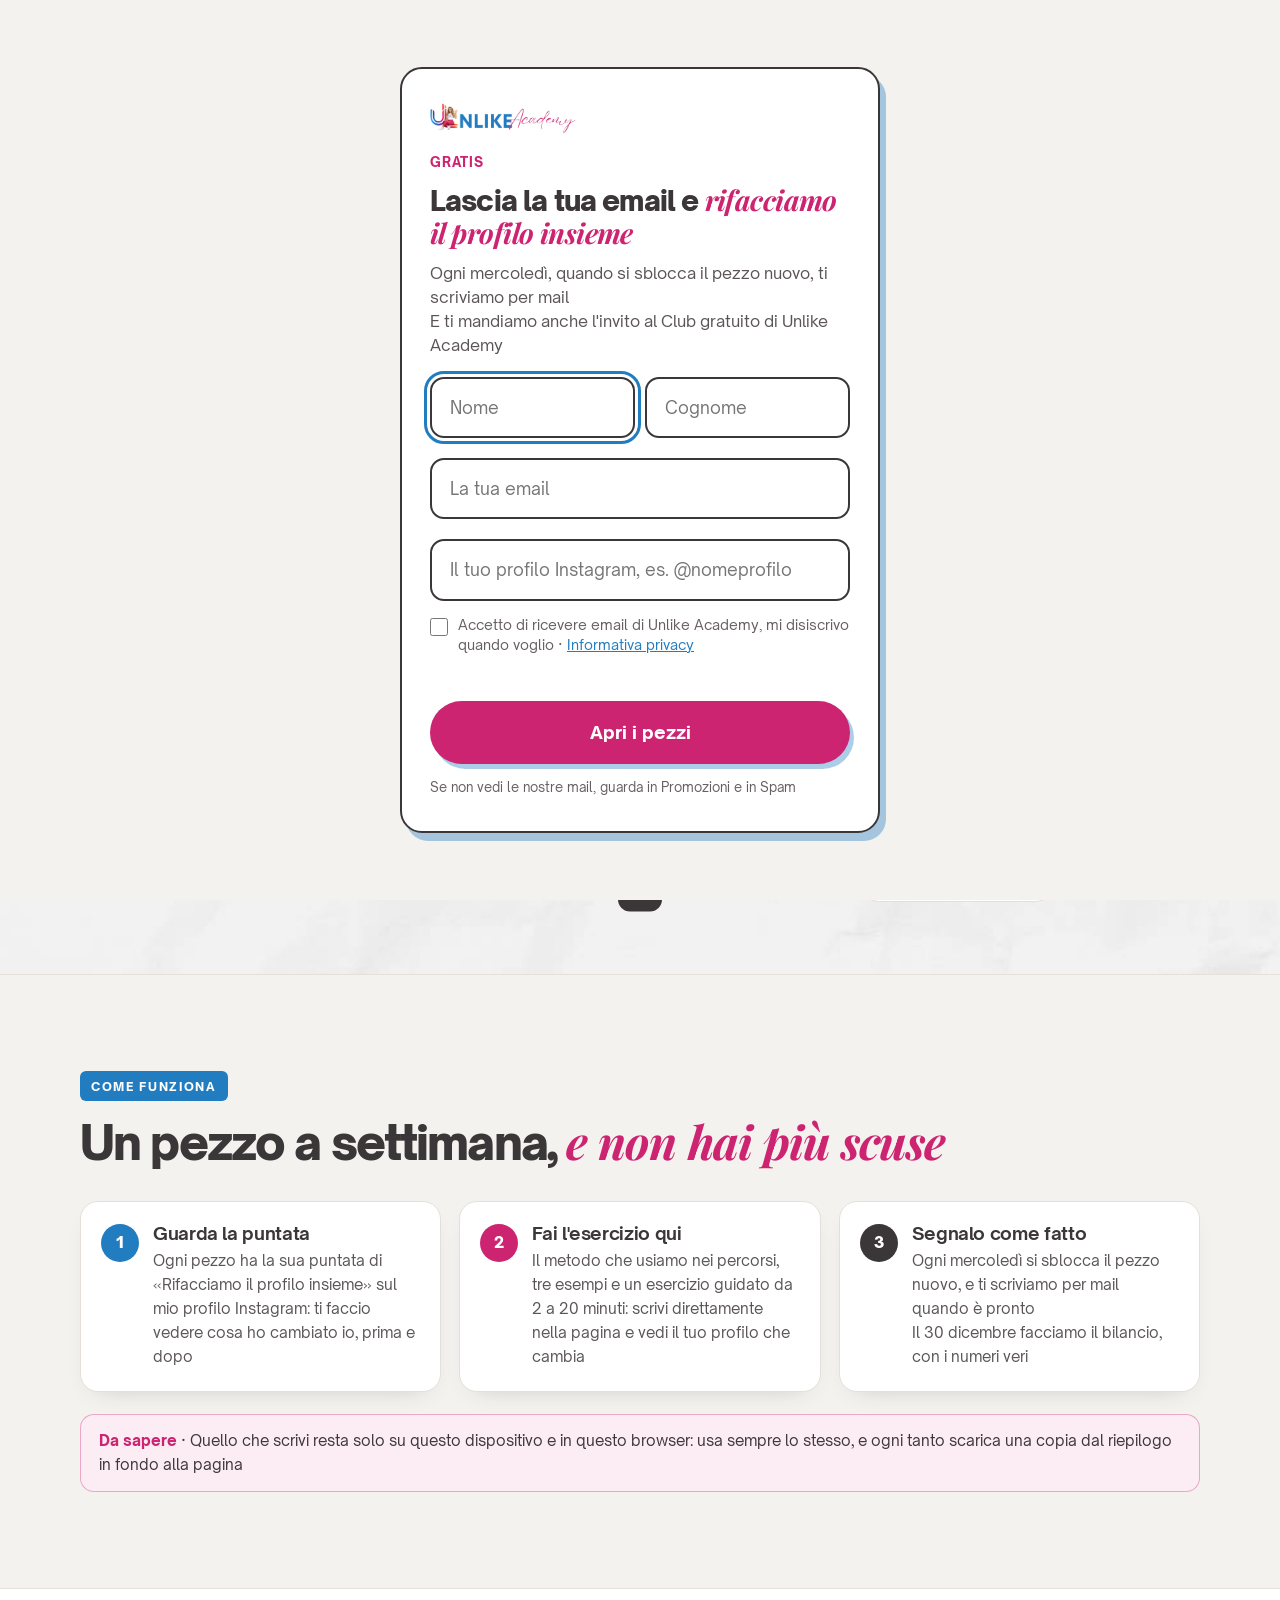
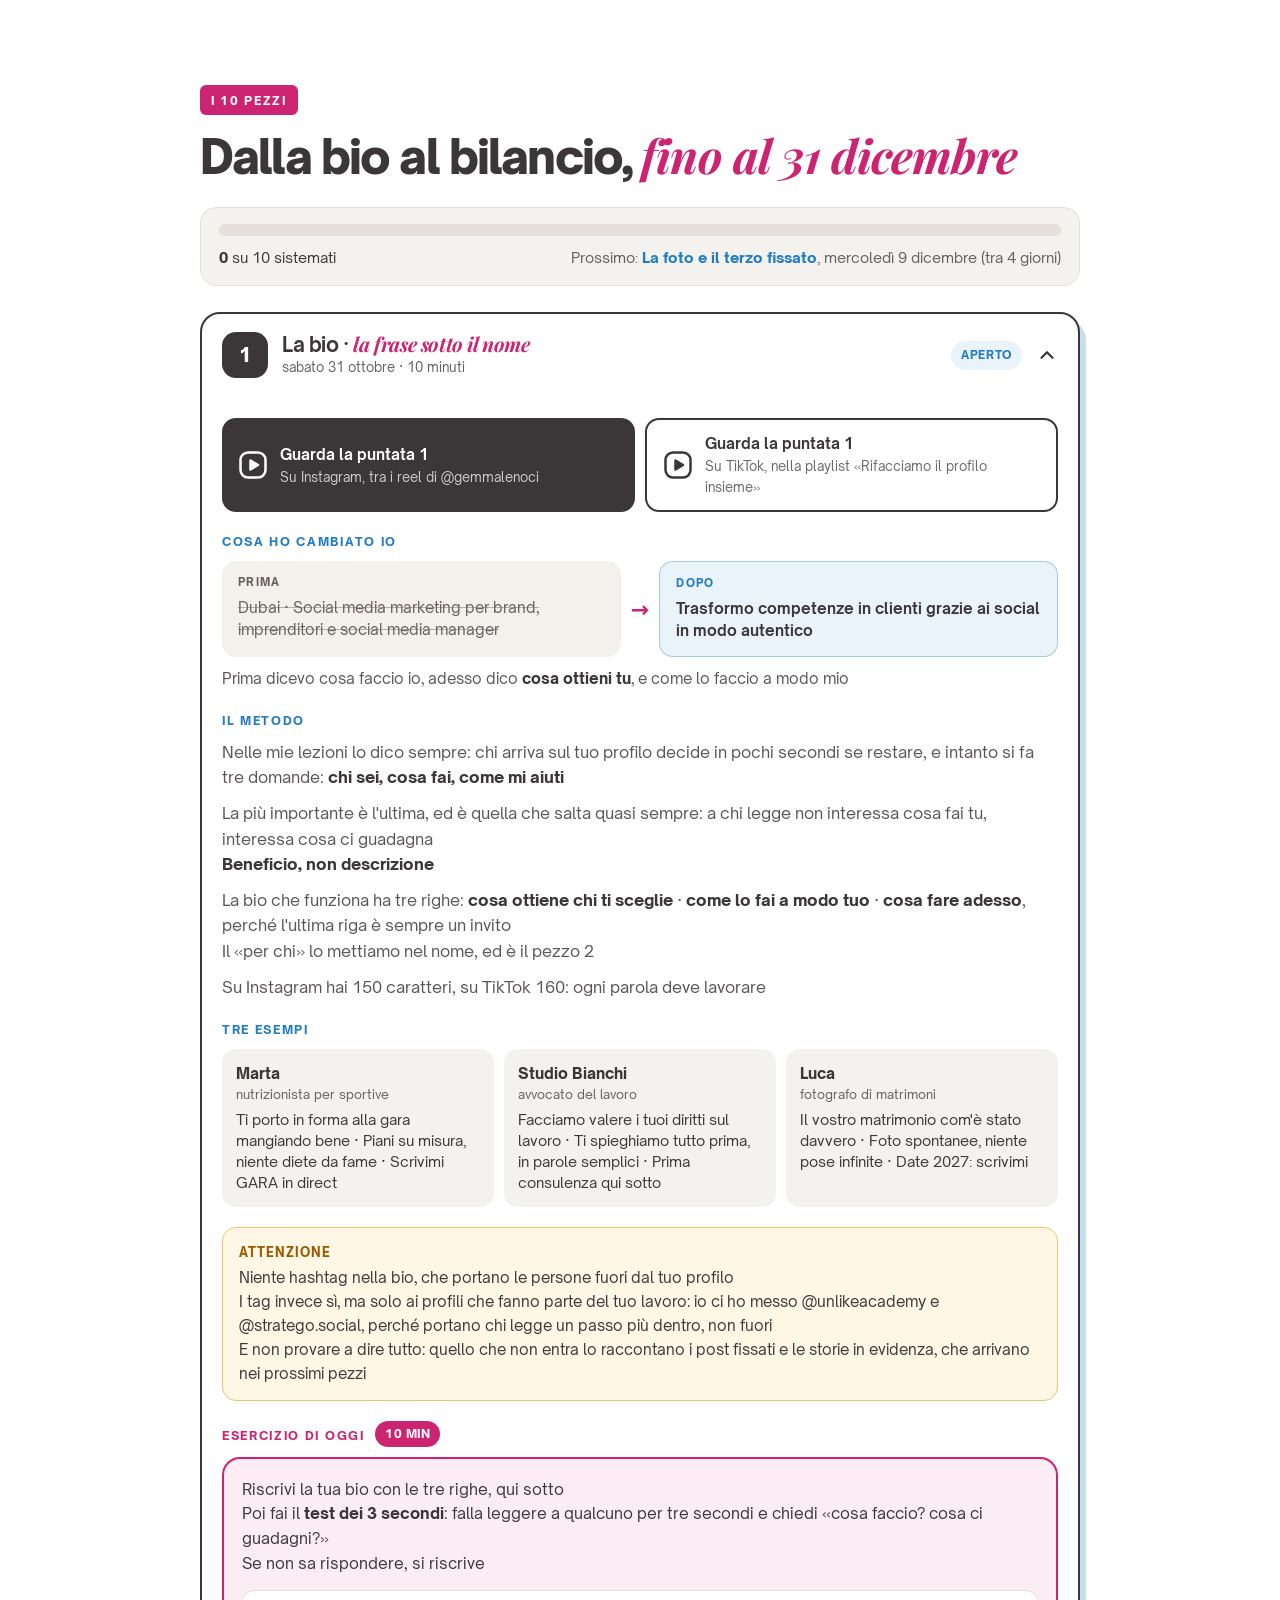
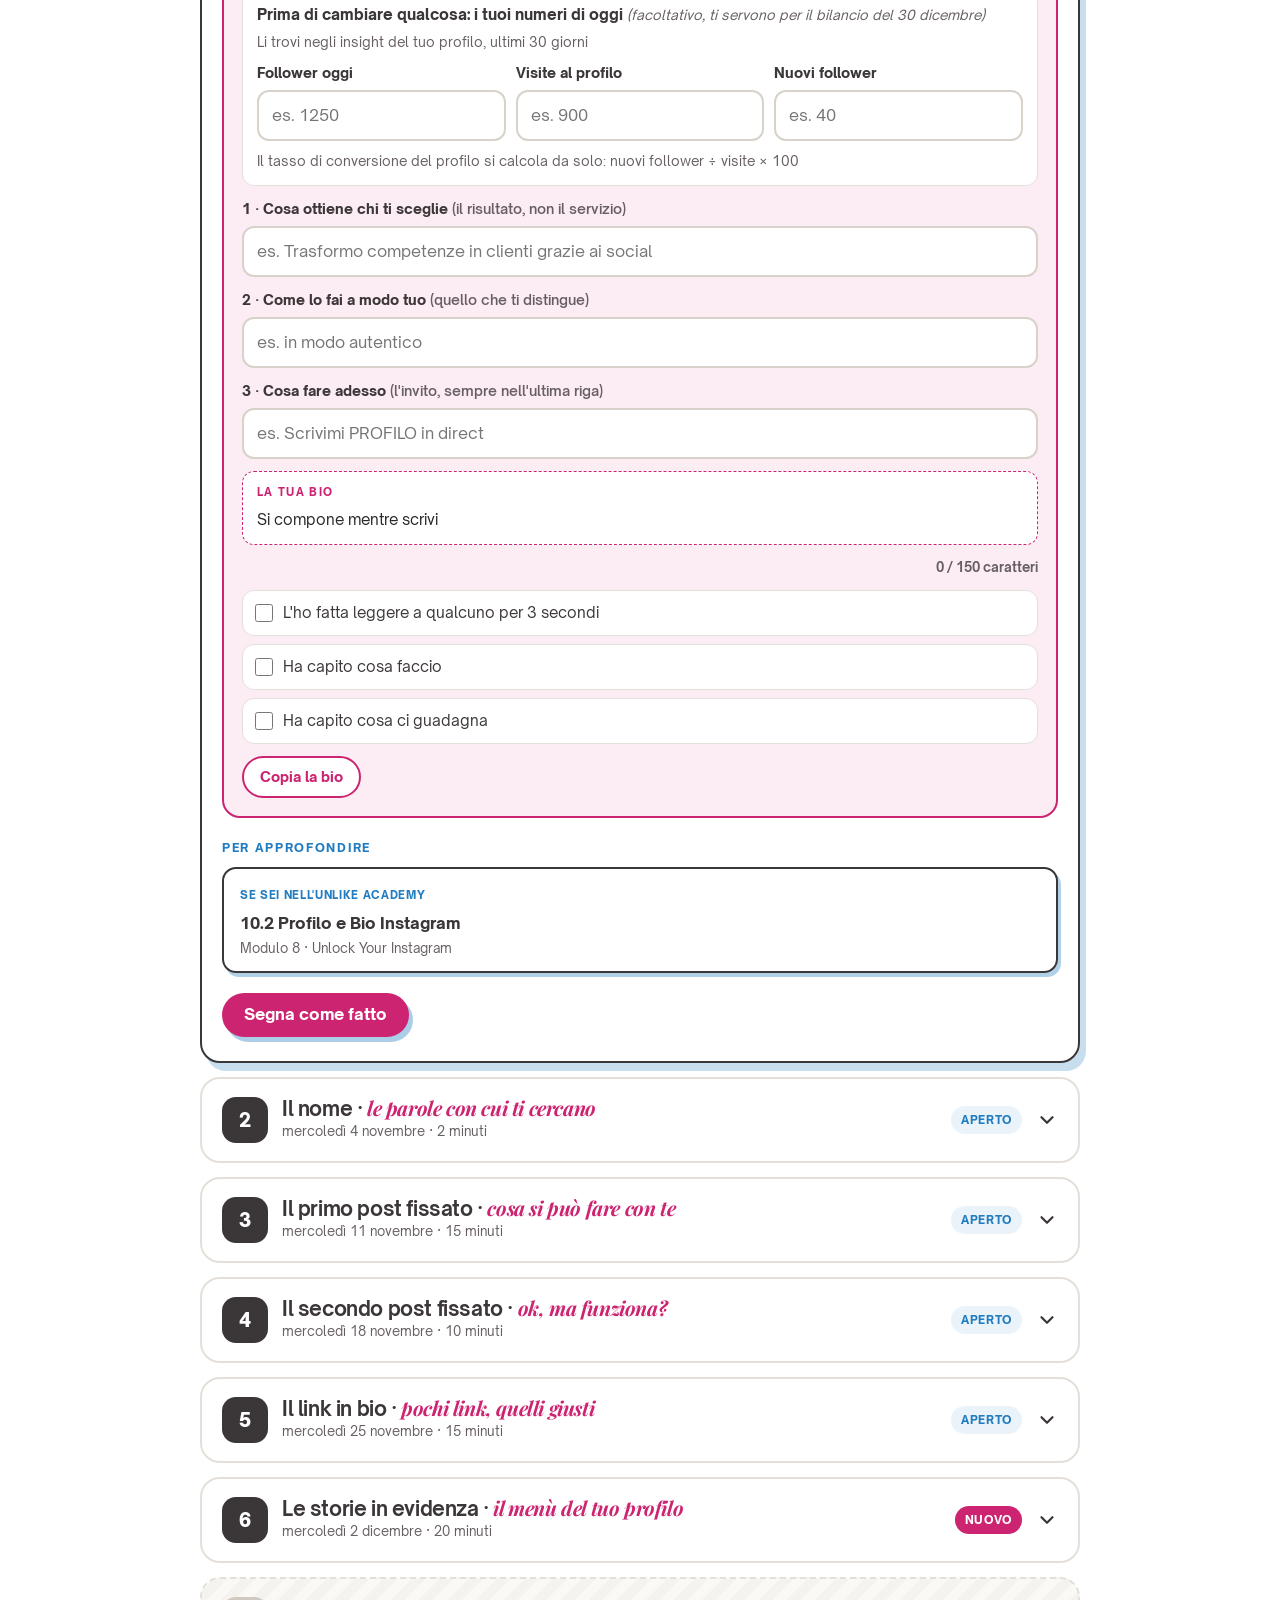
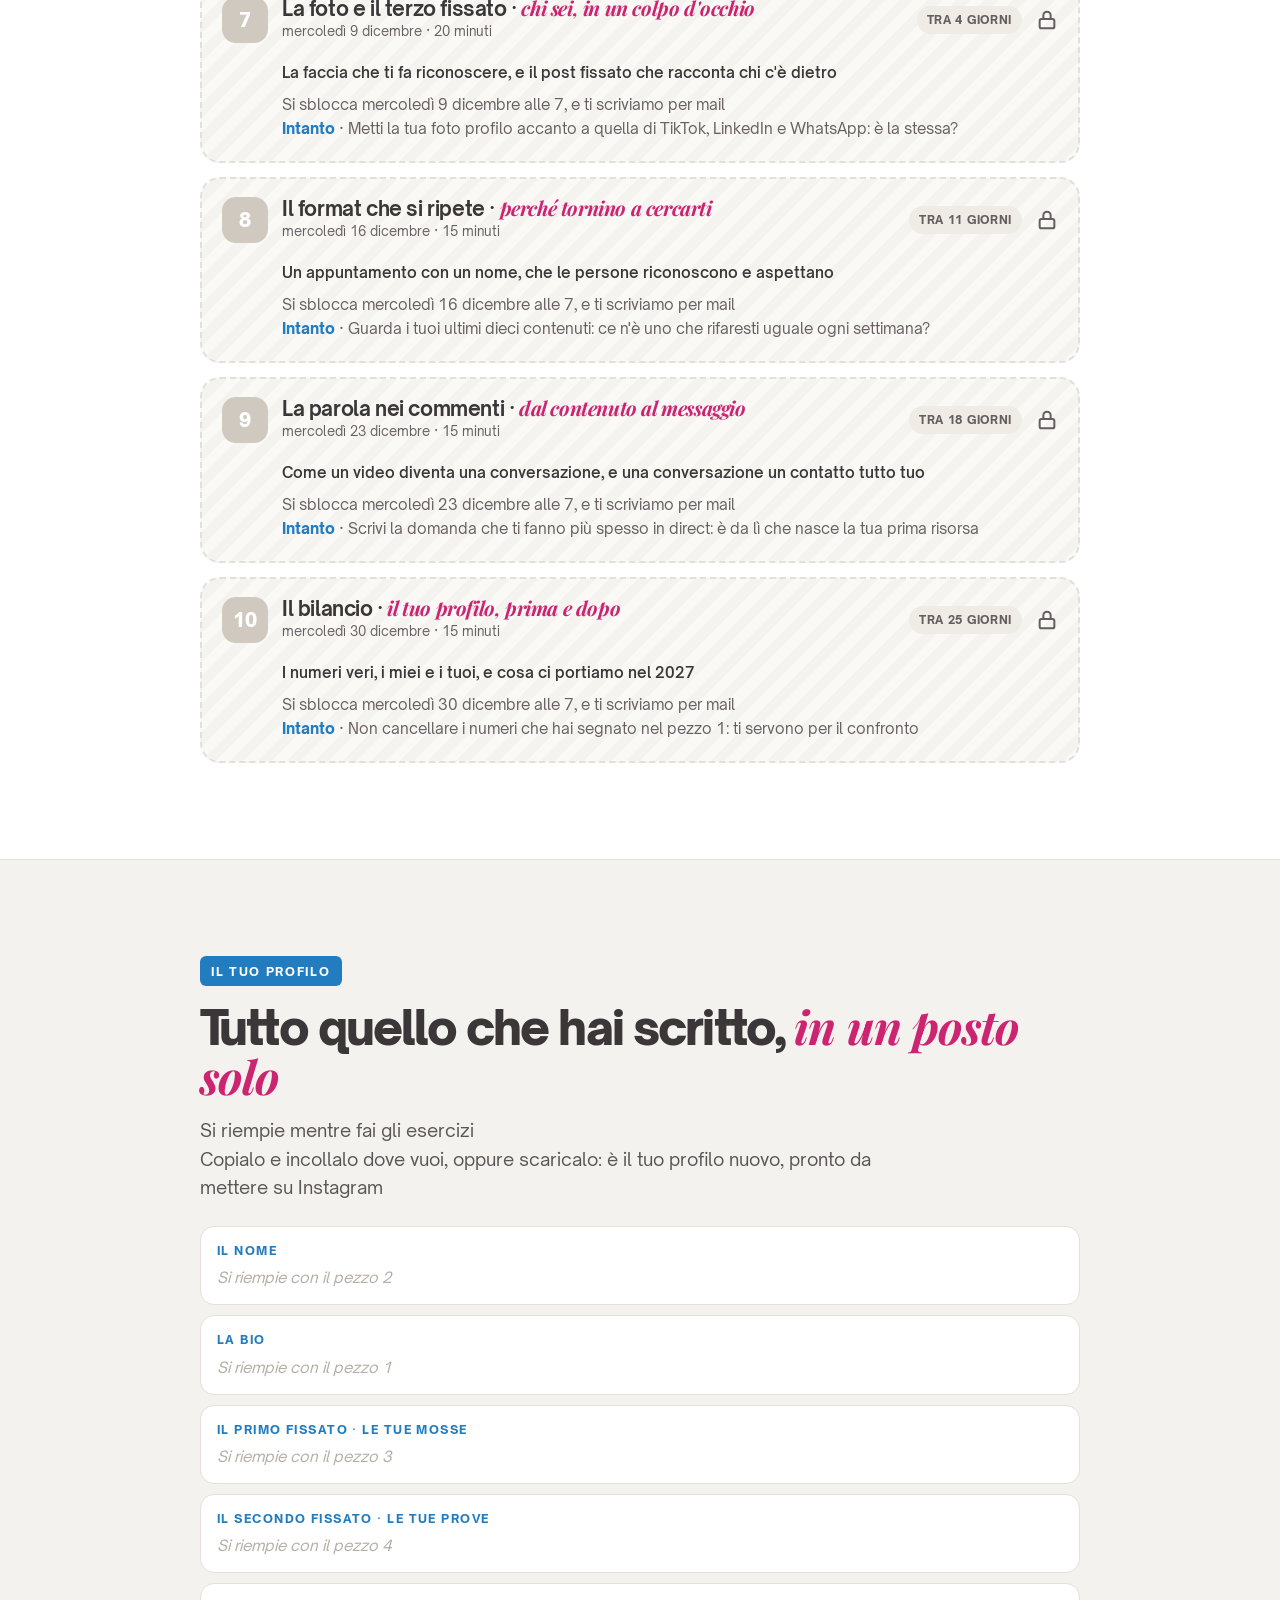
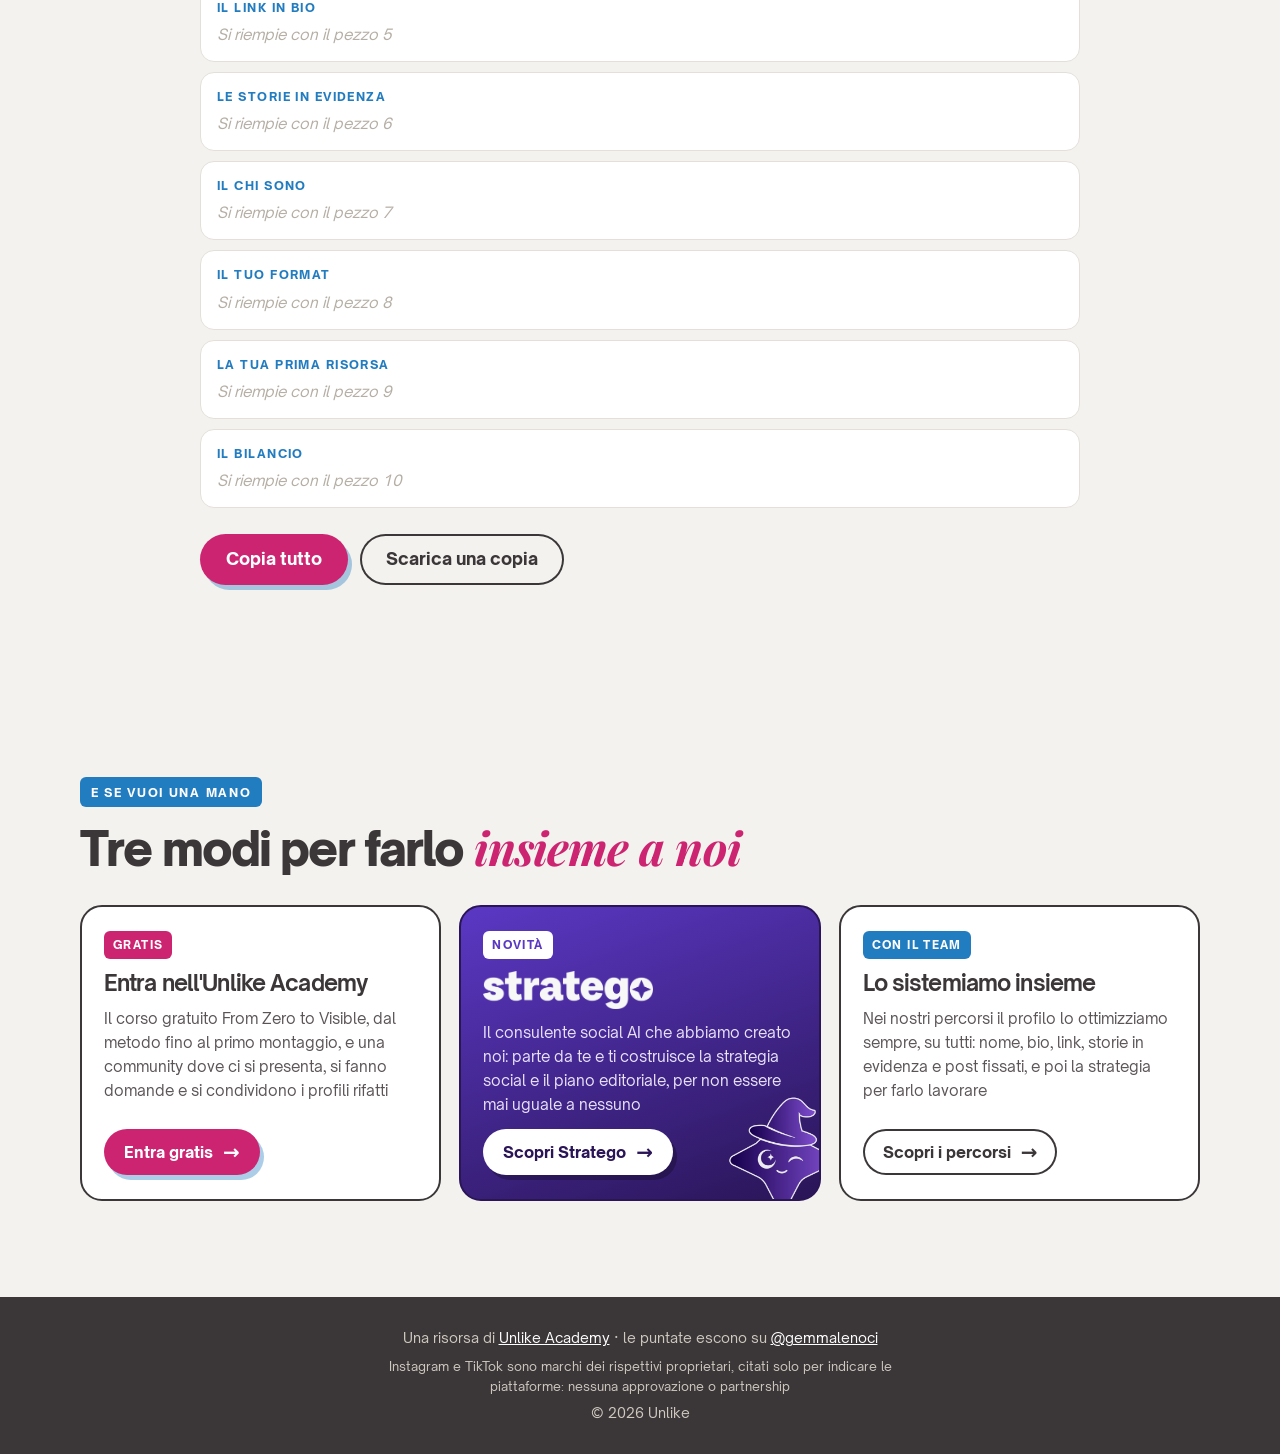
==== index.html @ 2c775ea7 "Risorsa PROFILO: Rifacciamo il profilo insieme, entro la fine del 2026 Co-Authored-By: Claude Opus 5" ====
<!doctype html>
<html lang="it">
<head>
<meta charset="utf-8">
<meta name="viewport" content="width=device-width, initial-scale=1">
<title>Rifacciamo il profilo insieme · Unlike Academy</title>
<meta name="description" content="Dieci pezzi, uno a settimana, entro la fine del 2026: bio, nome, post fissati, link in bio, storie in evidenza e il resto, con le puntate di Gemma Lenoci e un esercizio guidato per ognuno. Gratis">
<link rel="canonical" href="https://profilo.unlikeacademy.it/">
<meta property="og:title" content="Rifacciamo il profilo insieme, entro la fine del 2026">
<meta property="og:description" content="Dieci pezzi, uno a settimana: io rifaccio il mio, tu rifai il tuo: ogni mercoledì si sblocca il pezzo nuovo">
<meta property="og:type" content="website">
<meta property="og:url" content="https://profilo.unlikeacademy.it/">
<meta property="og:image" content="https://profilo.unlikeacademy.it/assets/img/og-profilo.jpg">
<meta property="og:locale" content="it_IT">
<meta name="twitter:card" content="summary_large_image">
<link rel="icon" href="assets/logo/favicon.png">
<link rel="apple-touch-icon" href="assets/logo/apple-touch-icon.png">
<link rel="preload" href="assets/fonts/open-sauce-sans-900.woff2" as="font" type="font/woff2" crossorigin>
<link rel="stylesheet" href="assets/profilo.css?v=2">
</head>
<body>
<a class="strip" href="#porte"><b>Novità</b> · Stratego è uscito · <u>Scoprilo</u></a>

<header class="wrap hd">
  <img src="assets/logo/logo.webp" alt="Unlike Academy" width="768" height="158">
  <div class="dx"><a class="acc" href="#pezzi"><span>Hai fretta?</span> <b>Vai ai pezzi</b></a><a class="login" href="https://club.unlikeacademy.it/sign_in" target="_blank" rel="noopener">Login</a></div>
</header>

<main>
<section class="hero">
  <div class="wrap due">
    <div class="testo">
      <span class="eyebrow">Gratis</span>
      <h1>Rifacciamo il <mark>profilo</mark> insieme <em>entro la fine del 2026</em></h1>
      <p class="sub">Ho 179.000 follower e i miei post fissati erano ancora del 2024<br>Quindi lo rifaccio da capo, un pezzo a settimana, con lo stesso metodo che usiamo con le clienti<br><b>Io rifaccio il mio, tu rifai il tuo</b>: ogni mercoledì si sblocca il pezzo nuovo, con la puntata, il metodo e un esercizio guidato</p>
      <div class="meta"><span><i>10</i> pezzi</span><span><i>1</i> a settimana</span><span><i>10-20</i> minuti l'uno</span><span>fino al <i>31</i> dicembre</span></div>
      <div class="btns">
        <a class="btn" href="#pezzo-1" data-vai-attuale>Comincia dal pezzo 1 <span class="ar">&rarr;</span></a>
        <a class="btn btn-linea" href="#come">Come funziona <span class="ar">&darr;</span></a>
      </div>
      <p class="saluto" id="saluto" hidden></p>
    </div>
    <div class="visual">
      <span class="nota-mano">il tuo profilo, mentre prende forma</span>
      <div class="telefono" id="telefono" aria-label="Anteprima del tuo profilo">
        <div class="tel-top"><span class="tel-user" data-ig>iltuoprofilo</span><span class="tel-ico" aria-hidden="true">&#8801;</span></div>
        <div class="tel-head">
          <div class="tel-avatar" data-slot="7"><span class="iniz" data-iniziale>?</span><i class="num">7</i></div>
          <div class="tel-stats"><div><b>—</b><small>post</small></div><div><b data-follower>—</b><small>follower</small></div><div><b>—</b><small>seguiti</small></div></div>
        </div>
        <div class="tel-nome slot" data-slot="2"><span class="vuoto">il tuo nome con le parole chiave</span><i class="num">2</i></div>
        <div class="tel-bio slot" data-slot="1"><span class="vuoto">la tua bio, con le tre righe</span><i class="num">1</i></div>
        <div class="tel-link slot" data-slot="5"><span class="vuoto">il tuo link</span><i class="num">5</i></div>
        <div class="tel-evid slot" data-slot="6"><i class="num">6</i></div>
        <div class="tel-griglia">
          <div class="tile fiss slot" data-slot="3"><i class="num">3</i></div>
          <div class="tile fiss slot" data-slot="4"><i class="num">4</i></div>
          <div class="tile fiss slot" data-slot="7b"><i class="num">7</i></div>
          <div class="tile slot" data-slot="8"><i class="num">8</i></div>
          <div class="tile slot" data-slot="9"><i class="num">9</i></div>
          <div class="tile slot" data-slot="10"><i class="num">10</i></div>
        </div>
      </div>
      <div class="tel-conta"><b data-fatti>0</b> pezzi su 10 sistemati</div>
    </div>
  </div>
</section>

<section class="sec" id="come">
  <div class="wrap">
    <span class="eyebrow">Come funziona</span>
    <h2 class="sh">Un pezzo a settimana, <em>e non hai più scuse</em></h2>
    <ol class="passi">
      <li><span class="pn">1</span><div><h3>Guarda la puntata</h3><p>Ogni pezzo ha la sua puntata di «Rifacciamo il profilo insieme» sul mio profilo Instagram: ti faccio vedere cosa ho cambiato io, prima e dopo</p></div></li>
      <li><span class="pn">2</span><div><h3>Fai l'esercizio qui</h3><p>Il metodo che usiamo nei percorsi, tre esempi e un esercizio guidato da 2 a 20 minuti: scrivi direttamente nella pagina e vedi il tuo profilo che cambia</p></div></li>
      <li><span class="pn">3</span><div><h3>Segnalo come fatto</h3><p>Ogni mercoledì si sblocca il pezzo nuovo, e ti scriviamo per mail quando è pronto<br>Il 30 dicembre facciamo il bilancio, con i numeri veri</p></div></li>
    </ol>
    <div class="avviso"><b>Da sapere</b> · Quello che scrivi resta solo su questo dispositivo e in questo browser: usa sempre lo stesso, e ogni tanto scarica una copia dal riepilogo in fondo alla pagina</div>
  </div>
</section>

<section class="sec pezzi-sec" id="pezzi">
  <div class="wrap stretta">
    <span class="eyebrow rosa">I 10 pezzi</span>
    <h2 class="sh">Dalla bio al bilancio, <em>fino al 31 dicembre</em></h2>
    <div class="avanz" id="avanzamento">
      <div class="avanz-barra"><span data-barra></span></div>
      <div class="avanz-testo"><span><b data-fatti>0</b> su 10 sistemati</span><span class="prossimo" data-prossimo></span></div>
    </div>
    <ol class="lista" id="lista"></ol>
  </div>
</section>

<section class="sec riep-sec" id="riepilogo">
  <div class="wrap stretta">
    <span class="eyebrow">Il tuo profilo</span>
    <h2 class="sh">Tutto quello che hai scritto, <em>in un posto solo</em></h2>
    <p class="lead">Si riempie mentre fai gli esercizi<br>Copialo e incollalo dove vuoi, oppure scaricalo: è il tuo profilo nuovo, pronto da mettere su Instagram</p>
    <div class="riassunto" id="riassunto"></div>
    <div class="btns"><button class="btn" type="button" data-copia-tutto>Copia tutto</button><button class="btn btn-linea" type="button" data-scarica>Scarica una copia</button></div>
  </div>
</section>

<section class="sec porte-sec" id="porte">
  <div class="wrap">
    <span class="eyebrow">E se vuoi una mano</span>
    <h2 class="sh">Tre modi per farlo <em>insieme a noi</em></h2>
    <div class="porte">
      <article class="porta">
        <span class="tag">Gratis</span>
        <h3>Entra nell'Unlike Academy</h3>
        <p>Il corso gratuito From Zero to Visible, dal metodo fino al primo montaggio, e una community dove ci si presenta, si fanno domande e si condividono i profili rifatti</p>
        <a class="btn" href="https://entra.unlikeacademy.it/?utm_source=profilo&amp;utm_medium=porte&amp;utm_campaign=profilo">Entra gratis <span class="ar">&rarr;</span></a>
      </article>
      <article class="porta viola">
        <span class="tag">Novità</span>
        <img class="wm" src="assets/stratego/stratego-wordmark-bianco.png" alt="Stratego" width="400" height="90">
        <p>Il consulente social AI che abbiamo creato noi: parte da te e ti costruisce la strategia social e il piano editoriale, per non essere mai uguale a nessuno</p>
        <a class="btn btn-bianco" href="https://stratego.social/?utm_source=profilo&amp;utm_medium=porte&amp;utm_campaign=profilo">Scopri Stratego <span class="ar">&rarr;</span></a>
        <img class="mago" src="assets/stratego/mascotte.png" alt="" width="200" height="200">
      </article>
      <article class="porta">
        <span class="tag blu">Con il team</span>
        <h3>Lo sistemiamo insieme</h3>
        <p>Nei nostri percorsi il profilo lo ottimizziamo sempre, su tutti: nome, bio, link, storie in evidenza e post fissati, e poi la strategia per farlo lavorare</p>
        <a class="btn btn-linea" href="https://mentoring.unlikeacademy.it/?utm_source=profilo&amp;utm_medium=porte&amp;utm_campaign=profilo">Scopri i percorsi <span class="ar">&rarr;</span></a>
      </article>
    </div>
  </div>
</section>
</main>

<footer><div class="wrap">
  <p>Una risorsa di <a href="https://entra.unlikeacademy.it/?utm_source=profilo&amp;utm_medium=footer&amp;utm_campaign=profilo">Unlike Academy</a> · le puntate escono su <a href="https://www.instagram.com/gemmalenoci/" target="_blank" rel="noopener">@gemmalenoci</a></p>
  <p class="marchi">Instagram e TikTok sono marchi dei rispettivi proprietari, citati solo per indicare le piattaforme: nessuna approvazione o partnership</p><p>© 2026 Unlike</p>
</div></footer>

<div class="toast" id="toast" role="status" aria-live="polite"></div>
<script src="assets/accesso.js?v=2"></script>
<script src="assets/pezzi.js?v=3"></script>
<script src="assets/profilo.js?v=3"></script>
</body>
</html>
---- assets/profilo.css ----
/* profilo.unlikeacademy.it · sistema visivo Unlike (ottobre 2026), stessa base di cervello e aigratis
   blu = da leggere, fucsia = da fare */
@font-face{font-family:'Open Sauce Sans';src:url(fonts/open-sauce-sans-400.woff2) format('woff2');font-weight:400;font-display:swap}
@font-face{font-family:'Open Sauce Sans';src:url(fonts/open-sauce-sans-600.woff2) format('woff2');font-weight:600;font-display:swap}
@font-face{font-family:'Open Sauce Sans';src:url(fonts/open-sauce-sans-700.woff2) format('woff2');font-weight:700;font-display:swap}
@font-face{font-family:'Open Sauce Sans';src:url(fonts/open-sauce-sans-800.woff2) format('woff2');font-weight:800;font-display:swap}
@font-face{font-family:'Open Sauce Sans';src:url(fonts/open-sauce-sans-900.woff2) format('woff2');font-weight:900;font-display:swap}
@font-face{font-family:'Playfair Display';src:url(fonts/playfair-display-italic-base.woff2) format('woff2');font-weight:400 900;font-style:italic;font-display:swap}
@font-face{font-family:'Gochi Hand';src:url(fonts/gochi-hand-400.woff2) format('woff2');font-weight:400;font-display:swap}

:root{
  --fucsia:#CD2471;--fucsia-scuro:#A81B5B;--blu:#227CC0;--viola:#5B38C4;--viola-scuro:#2A1557;
  --ink:#3B3638;--body:#5A5456;--gray:#665E61;--line:#E4E0D9;--carta:#F3F2EE;--rosa-bg:#FCEDF4;--azzurro:#EBF3FA;
  --serif:'Playfair Display',Georgia,serif;--mano:'Gochi Hand',cursive;
  --ombra:0 18px 38px -20px rgba(59,54,56,.42);--ombra-card:0 10px 24px -18px rgba(59,54,56,.35)
}
*{margin:0;padding:0;box-sizing:border-box}
html{-webkit-text-size-adjust:100%;scroll-behavior:smooth;scroll-padding-top:16px}
body{font-family:'Open Sauce Sans',system-ui,sans-serif;color:var(--body);background:var(--carta);line-height:1.6;-webkit-font-smoothing:antialiased;overflow-x:hidden}
img{max-width:100%;height:auto;display:block}
a{color:inherit}
b,strong{color:var(--ink);font-weight:800}
.wrap{width:min(1120px,92vw);margin-inline:auto}
.wrap.stretta{width:min(880px,92vw)}
h1,h2,h3{color:var(--ink);letter-spacing:-.04em;line-height:1.06}
h1 em,h2 em{font-family:var(--serif);font-style:italic;font-weight:700;letter-spacing:-.02em;color:var(--fucsia)}
mark{position:relative;background:none;color:#fff;padding:0 .1em;white-space:nowrap;isolation:isolate}
mark::before{content:'';position:absolute;inset:.06em 0 -.02em;background:var(--fucsia);border-radius:.05em;z-index:-1}
[hidden]{display:none!important}

.eyebrow{display:inline-block;font-weight:800;font-size:12px;line-height:1.25;letter-spacing:.14em;text-transform:uppercase;color:#fff;background:var(--blu);padding:8px 11px 7px;border-radius:6px}
.eyebrow.rosa{background:var(--fucsia)}
.btn{display:inline-flex;align-items:center;justify-content:center;gap:10px;font-family:inherit;font-weight:800;font-size:17px;line-height:1.1;text-decoration:none;border:0;border-radius:100px;padding:16px 26px;background:var(--fucsia);color:#fff;cursor:pointer;box-shadow:4px 5px 0 rgba(34,124,192,.38);transition:transform .2s,box-shadow .2s}
.btn:hover{transform:translate(-1px,-2px);box-shadow:5px 7px 0 rgba(34,124,192,.38)}
.btn:focus-visible,a:focus-visible,button:focus-visible,input:focus-visible,textarea:focus-visible,summary:focus-visible{outline:3px solid var(--blu);outline-offset:3px}
.btn-linea{background:transparent;color:var(--ink);box-shadow:inset 0 0 0 2px var(--ink)}
.btn-linea:hover{box-shadow:inset 0 0 0 2px var(--ink)}
.btn-bianco{background:#fff;color:var(--viola-scuro);box-shadow:4px 5px 0 rgba(0,0,0,.25)}
.btn .ar{font-size:20px;line-height:1;transition:transform .2s}
.btn:hover .ar{transform:translateX(3px)}
.btns{display:flex;flex-wrap:wrap;gap:12px;margin-top:26px}

.strip{display:block;background:var(--viola);color:#fff;text-decoration:none;font-size:14.5px;font-weight:600;text-align:center;padding:9px 16px}
.strip b{color:#fff}
.strip u{text-decoration:none;border-bottom:2px solid rgba(255,255,255,.55);font-weight:800;white-space:nowrap}
.hd{display:flex;align-items:center;justify-content:space-between;gap:16px;height:72px}
.hd img{height:38px;width:auto}
.hd .dx{display:flex;align-items:center;gap:18px}
.hd .acc{font-size:14.5px;color:var(--gray);text-decoration:none;white-space:nowrap}
.hd .acc b{border-bottom:2px solid rgba(205,36,113,.4);margin-left:2px}
.hd .login{font-size:14px;font-weight:800;color:var(--ink);text-decoration:none;border:2px solid var(--ink);border-radius:100px;padding:6px 16px}
.hd .login:hover{background:var(--ink);color:#fff}

/* apertura */
.hero{background:url(texture/grana-leggera.jpg) center/cover,linear-gradient(rgba(34,124,192,.10) 1px,transparent 1px) 0 0/44px 44px,linear-gradient(90deg,rgba(34,124,192,.10) 1px,transparent 1px) 0 0/44px 44px,linear-gradient(165deg,#FCEDF4 0%,#F8F7F3 58%,#EBF3FA 100%);border-block:1.5px solid var(--line)}
.hero .due{display:grid;grid-template-columns:1.08fr .92fr;gap:clamp(32px,5vw,64px);align-items:center;padding-block:clamp(40px,6vw,72px)}
.hero h1{font-weight:900;font-size:clamp(2.3rem,5.2vw,3.9rem);letter-spacing:-.05em;margin-top:20px}
.hero .sub{font-size:clamp(1.02rem,1.5vw,1.14rem);margin-top:18px;max-width:32em}
.meta{display:flex;flex-wrap:wrap;gap:8px;margin-top:20px}
.meta span{font-size:13.5px;font-weight:700;color:var(--ink);background:#fff;border:1.5px solid var(--line);border-radius:100px;padding:6px 13px}
.meta i{font-style:normal;color:var(--fucsia);font-weight:900}
.saluto{margin-top:18px;font-family:var(--mano);font-size:22px;color:var(--blu)}

/* il telefono */
.visual{position:relative;display:flex;flex-direction:column;align-items:center;padding-top:34px}
.nota-mano{position:absolute;top:0;left:50%;transform:translateX(-50%) rotate(-3deg);font-family:var(--mano);font-size:21px;color:var(--fucsia);white-space:nowrap}
.telefono{width:min(330px,100%);background:#fff;border:2.5px solid var(--ink);border-radius:34px;padding:18px 16px 20px;box-shadow:8px 10px 0 rgba(34,124,192,.35),var(--ombra);rotate:1.4deg;font-size:13px;line-height:1.4;color:#262626}
.tel-top{display:flex;justify-content:space-between;align-items:center;font-weight:800;font-size:15px;margin-bottom:12px}
.tel-ico{font-size:20px;color:var(--ink)}
.tel-head{display:flex;align-items:center;gap:16px;margin-bottom:10px}
.tel-avatar{position:relative;flex:none;width:74px;height:74px;border-radius:50%;background:#EDEAE4;display:grid;place-items:center;border:3px dashed #CFC9C0}
.tel-avatar .iniz{font-weight:900;font-size:28px;color:#B5AEA4}
.tel-avatar.ok{background:linear-gradient(135deg,var(--fucsia),#E8679F);border:3px solid #fff;box-shadow:0 0 0 2.5px var(--fucsia)}
.tel-avatar.ok .iniz{color:#fff}
.tel-stats{flex:1;display:grid;grid-template-columns:repeat(3,1fr);text-align:center}
.tel-stats b{display:block;font-size:15px;color:#262626}
.tel-stats small{font-size:11.5px;color:#737373}
.slot{position:relative}
.num{position:absolute;top:-7px;right:-7px;width:20px;height:20px;border-radius:50%;background:#CFC9C0;color:#fff;font-style:normal;font-weight:900;font-size:10.5px;display:grid;place-items:center;z-index:2}
.ok>.num{background:var(--fucsia)}
.tel-avatar .num{top:0;right:-2px}
.vuoto{display:block;color:#B5AEA4;font-style:italic;background:repeating-linear-gradient(-45deg,#F6F4F0 0 6px,#EFECE6 6px 12px);border-radius:6px;padding:4px 8px}
.tel-nome{font-weight:800;margin:6px 0 4px}
.tel-bio{white-space:pre-line;margin-bottom:5px}
.tel-link{color:#00376B;font-weight:700;margin-bottom:12px;overflow:hidden;text-overflow:ellipsis;white-space:nowrap}
.tel-link .vuoto{font-weight:400}
.tel-evid{display:flex;gap:10px;margin-bottom:14px;min-height:72px;overflow:hidden}
.ev{flex:none;width:52px;text-align:center;font-size:10.5px;color:#262626}
.ev span{display:block;width:52px;height:52px;border-radius:50%;border:2px solid #DBD6CE;background:#F6F4F0;margin-bottom:4px}
.tel-evid.ok .ev span{border-color:var(--fucsia);background:var(--rosa-bg);box-shadow:inset 0 0 0 3px #fff}
.ev small{display:block;overflow:hidden;text-overflow:ellipsis;white-space:nowrap}
.tel-griglia{display:grid;grid-template-columns:repeat(3,1fr);gap:3px;margin-inline:-6px}
.tile{aspect-ratio:3/4;background:repeating-linear-gradient(-45deg,#F6F4F0 0 6px,#EFECE6 6px 12px);display:flex;align-items:flex-end;padding:7px;font-size:10.5px;font-weight:800;line-height:1.2;color:#fff;overflow:hidden}
.tile .num{top:4px;right:4px}
.tile.fiss::after{content:'';position:absolute;top:6px;left:6px;width:13px;height:13px;background:no-repeat center/contain url("data:image/svg+xml,%3Csvg xmlns='http://www.w3.org/2000/svg' viewBox='0 0 24 24' fill='%23B5AEA4'%3E%3Cpath d='M16 3l5 5-3 1-4 4 1 5-2 2-4-4-5 5-1-1 5-5-4-4 2-2 5 1 4-4z'/%3E%3C/svg%3E")}
.tile.ok{background:linear-gradient(160deg,var(--fucsia),#7A2E8E)}
.tile.ok:nth-child(2){background:linear-gradient(160deg,var(--blu),#1B4F7A)}
.tile.ok:nth-child(3){background:linear-gradient(160deg,#E8679F,var(--fucsia))}
.tile.ok:nth-child(n+4){background:linear-gradient(160deg,var(--ink),#6B6265)}
.tile.ok.fiss::after{background-image:url("data:image/svg+xml,%3Csvg xmlns='http://www.w3.org/2000/svg' viewBox='0 0 24 24' fill='%23fff'%3E%3Cpath d='M16 3l5 5-3 1-4 4 1 5-2 2-4-4-5 5-1-1 5-5-4-4 2-2 5 1 4-4z'/%3E%3C/svg%3E")}
.tel-conta{margin-top:22px;font-weight:700;color:var(--ink);background:#fff;border:1.5px solid var(--line);border-radius:100px;padding:7px 16px;font-size:14px}
.tel-conta b{color:var(--fucsia)}

/* sezioni */
.sec{padding-block:clamp(56px,8vw,96px)}
.sh{font-weight:900;font-size:clamp(1.9rem,4vw,2.9rem);margin-top:16px;max-width:20em}
.lead{font-size:clamp(1.02rem,1.5vw,1.12rem);margin-top:14px;max-width:40em}
.passi{list-style:none;display:grid;grid-template-columns:repeat(3,1fr);gap:18px;margin-top:34px}
.passi li{display:flex;gap:14px;background:#fff;border:1.5px solid var(--line);border-radius:18px;padding:22px 20px;box-shadow:var(--ombra-card)}
.passi .pn{flex:none;width:38px;height:38px;border-radius:50%;background:var(--blu);color:#fff;font-weight:900;display:grid;place-items:center}
.passi li:nth-child(2) .pn{background:var(--fucsia)}
.passi li:nth-child(3) .pn{background:var(--ink)}
.passi h3{font-size:18px;margin-bottom:6px;letter-spacing:-.02em}
.passi p{font-size:15px}
.avviso{margin-top:22px;background:var(--rosa-bg);border:1.5px solid rgba(205,36,113,.35);border-radius:14px;padding:14px 18px;font-size:15px;color:var(--ink)}
.avviso b{color:var(--fucsia)}

/* avanzamento */
.pezzi-sec{background:#fff;border-block:1.5px solid var(--line)}
.avanz{margin-top:26px;background:var(--carta);border:1.5px solid var(--line);border-radius:16px;padding:16px 18px}
.avanz-barra{height:12px;border-radius:100px;background:#E4E0D9;overflow:hidden}
.avanz-barra span{display:block;height:100%;width:0;background:linear-gradient(90deg,var(--fucsia),#E8679F);border-radius:100px;transition:width .6s}
.avanz-testo{display:flex;flex-wrap:wrap;justify-content:space-between;gap:6px 16px;margin-top:10px;font-size:14.5px;color:var(--ink)}
.prossimo{color:var(--gray)}
.prossimo b{color:var(--blu)}

/* lista dei pezzi */
.lista{list-style:none;margin-top:26px;display:grid;gap:14px}
.pz{background:#fff;border:2px solid var(--line);border-radius:20px;overflow:hidden;transition:border-color .2s}
.pz.aperto{border-color:var(--ink);box-shadow:6px 8px 0 rgba(34,124,192,.25)}
.pz-testa{display:flex;align-items:center;gap:14px;width:100%;background:none;border:0;font:inherit;text-align:left;color:inherit;padding:18px 20px;cursor:pointer}
.pz-n{flex:none;width:46px;height:46px;border-radius:14px;background:var(--ink);color:#fff;font-weight:900;font-size:19px;display:grid;place-items:center}
.pz.fatto .pz-n{background:var(--fucsia)}
.pz-tit{flex:1;min-width:0}
.pz-tit h3{font-size:clamp(17px,2.2vw,20px);letter-spacing:-.02em}
.pz-tit h3 em{font-family:var(--serif);font-style:italic;font-weight:700;color:var(--fucsia)}
.pz-tit small{display:block;font-size:13px;color:var(--gray);margin-top:2px}
.pill{flex:none;font-size:11.5px;font-weight:800;letter-spacing:.06em;text-transform:uppercase;border-radius:100px;padding:5px 10px;white-space:nowrap}
.pill.nuovo{background:var(--fucsia);color:#fff}
.pill.aperto{background:var(--azzurro);color:var(--blu)}
.pill.fatto{background:var(--rosa-bg);color:var(--fucsia)}
.pill.chiuso{background:#EFECE6;color:var(--gray)}
.chev{flex:none;width:22px;height:22px;transition:transform .25s;color:var(--ink)}
.pz.aperto .chev{transform:rotate(180deg)}
.pz.bloccato{background:repeating-linear-gradient(-45deg,#FAF9F6 0 10px,#F5F3EF 10px 20px);border-style:dashed}
.pz.bloccato .pz-n{background:#CFC9C0}
.pz.bloccato .pz-testa{cursor:default}
.pz-lucchetto{flex:none;width:22px;height:22px;color:var(--gray)}
.pz-blocco{padding:0 20px 20px 80px;font-size:15px}
.pz-blocco .teaser{color:var(--ink);font-weight:600}
.pz-blocco .intanto{margin-top:8px;color:var(--gray)}
.pz-blocco .intanto b{color:var(--blu)}
.pz-corpo{padding:4px 20px 24px}
.pz-corpo[hidden]{display:none}
.blk{margin-top:20px}
.blk>h4{font-size:12px;font-weight:800;letter-spacing:.14em;text-transform:uppercase;color:var(--blu);margin-bottom:10px}
.blk.fai>h4{color:var(--fucsia)}
.prima-dopo{display:grid;grid-template-columns:1fr auto 1fr;gap:10px;align-items:stretch}
.pd{border-radius:14px;padding:14px 16px;font-size:15px;line-height:1.45}
.pd small{display:block;font-size:11px;font-weight:800;letter-spacing:.12em;text-transform:uppercase;margin-bottom:6px}
.pd.prima{background:#F3F1EC;color:var(--gray)}
.pd.prima s{text-decoration-color:rgba(102,94,97,.45)}
.pd.dopo{background:var(--azzurro);color:var(--ink);font-weight:700;border:1.5px solid rgba(34,124,192,.35)}
.pd.dopo small{color:var(--blu)}
.freccia{align-self:center;font-size:22px;color:var(--fucsia);font-weight:900}
.nota-io{margin-top:10px;font-size:15px}
.regola p{font-size:16px}
.regola p+p{margin-top:10px}
.esempi{display:grid;grid-template-columns:repeat(3,1fr);gap:10px}
.es{background:var(--carta);border-radius:14px;padding:14px;font-size:14.5px;line-height:1.45}
.es b{display:block;font-size:15px}
.es small{display:block;color:var(--gray);margin-bottom:6px;font-size:12.5px}
.es q{quotes:none;color:var(--ink)}
.attenzione{background:#FFF7E6;border:1.5px solid #F0C36D;border-radius:14px;padding:14px 16px;font-size:15px;color:var(--ink)}
.attenzione strong{color:#9A5B00;text-transform:uppercase;letter-spacing:.08em;font-size:12.5px;display:block;margin-bottom:4px}
.fai-box{background:var(--rosa-bg);border:2px solid var(--fucsia);border-radius:18px;padding:18px}
.fai-box>p{font-size:15.5px;color:var(--ink)}
.min{display:inline-block;background:var(--fucsia);color:#fff;font-weight:800;font-size:12px;border-radius:100px;padding:3px 10px;margin-left:6px;letter-spacing:.04em;vertical-align:2px}
.puntata{display:flex;align-items:center;gap:12px;background:var(--ink);color:#fff;text-decoration:none;border-radius:14px;padding:12px 16px;font-weight:700;font-size:15px;margin-top:18px}
.puntata svg{flex:none;width:30px;height:30px}
.puntata small{display:block;font-weight:500;opacity:.75;font-size:13px}
.azioni{display:flex;flex-wrap:wrap;gap:10px;margin-top:20px;align-items:center}
.btn-fatto{font-size:16px;padding:13px 22px}
.pz.fatto .btn-fatto{background:#fff;color:var(--fucsia);box-shadow:inset 0 0 0 2px var(--fucsia)}

/* strumenti */
.tool{margin-top:14px;display:grid;gap:12px}
.campo label,.campo>span{display:block;font-weight:800;font-size:14px;color:var(--ink);margin-bottom:5px}
.campo label i,.campo>span i{font-style:normal;font-weight:600;color:var(--gray)}
.campo input,.campo textarea{width:100%;font:inherit;font-size:16px;color:var(--ink);background:#fff;border:2px solid #D8D2CA;border-radius:12px;padding:11px 13px;resize:vertical}
.campo input:focus,.campo textarea:focus{border-color:var(--fucsia);outline:none}
.campo textarea{min-height:64px}
.riga2{display:grid;grid-template-columns:1fr 1fr;gap:10px}
.riga3{display:grid;grid-template-columns:repeat(3,1fr);gap:10px}
.anteprima{background:#fff;border:1.5px dashed var(--fucsia);border-radius:12px;padding:12px 14px;font-size:15px;white-space:pre-line;color:#262626}
.anteprima .et{display:block;font-size:11px;font-weight:800;letter-spacing:.12em;text-transform:uppercase;color:var(--fucsia);margin-bottom:6px;white-space:normal}
.conta{font-size:13px;font-weight:700;color:var(--gray);text-align:right}
.conta.troppo{color:#B3261E}
.copia{font:inherit;font-weight:800;font-size:14px;color:var(--fucsia);background:#fff;border:2px solid var(--fucsia);border-radius:100px;padding:8px 16px;cursor:pointer;justify-self:start}
.copia:hover{background:var(--fucsia);color:#fff}
.spunte{display:grid;gap:8px}
.spunte label{display:flex;gap:10px;align-items:flex-start;font-size:15px;color:var(--ink);cursor:pointer;background:#fff;border:1.5px solid var(--line);border-radius:12px;padding:10px 12px}
.spunte input{width:18px;height:18px;margin-top:3px;flex:none;accent-color:var(--fucsia)}
.scelte{display:flex;flex-wrap:wrap;gap:8px}
.scelte button{font:inherit;font-size:14px;font-weight:700;color:var(--ink);background:#fff;border:2px solid #D8D2CA;border-radius:100px;padding:7px 14px;cursor:pointer}
.scelte button[aria-pressed=true]{background:var(--fucsia);border-color:var(--fucsia);color:#fff}
.mossa{background:#fff;border:1.5px solid var(--line);border-radius:14px;padding:12px;display:grid;gap:8px}
.mossa .mt{display:flex;align-items:center;gap:8px}
.mossa .mt b{flex:none;width:28px;height:28px;border-radius:8px;background:var(--fucsia);color:#fff;display:grid;place-items:center;font-size:14px}
.mossa .mt input{flex:1}
.piu{font:inherit;font-weight:800;font-size:14px;color:var(--blu);background:none;border:2px dashed var(--blu);border-radius:12px;padding:10px;cursor:pointer}
.calcolo{background:#fff;border-radius:12px;border:1.5px solid var(--line);padding:12px 14px;font-size:15px;color:var(--ink)}
.calcolo b.grande{font-size:26px;color:var(--fucsia)}
.mini-nota{font-size:13.5px;color:var(--gray)}
.contatore{display:flex;align-items:center;gap:12px;font-weight:800;color:var(--ink)}
.contatore button{width:40px;height:40px;border-radius:50%;border:2px solid var(--fucsia);background:#fff;color:var(--fucsia);font:inherit;font-size:22px;font-weight:900;cursor:pointer;line-height:1}
.contatore output{font-size:30px;color:var(--fucsia);min-width:2ch;text-align:center}

/* riepilogo */
.riassunto{margin-top:24px;display:grid;gap:10px}
.r-voce{background:#fff;border:1.5px solid var(--line);border-radius:14px;padding:14px 16px}
.r-voce h4{font-size:12px;font-weight:800;letter-spacing:.12em;text-transform:uppercase;color:var(--blu);margin-bottom:6px}
.r-voce p{white-space:pre-line;color:var(--ink);font-size:15px}
.r-voce.vuota p{color:#B5AEA4;font-style:italic}

/* porte */
.porte-sec{background:var(--carta)}
.porte{display:grid;grid-template-columns:repeat(3,1fr);gap:18px;margin-top:32px}
.porta{position:relative;background:#fff;border:2px solid var(--ink);border-radius:22px;padding:24px 22px;display:flex;flex-direction:column;gap:12px;overflow:hidden}
.porta h3{font-size:22px}
.porta p{font-size:15px;flex:1}
.porta .btn{align-self:flex-start;font-size:15.5px;padding:13px 20px}
.porta .tag{align-self:flex-start;font-size:11.5px;font-weight:800;letter-spacing:.12em;text-transform:uppercase;background:var(--fucsia);color:#fff;border-radius:6px;padding:5px 9px}
.porta .tag.blu{background:var(--blu)}
.porta.viola{background:linear-gradient(160deg,var(--viola),var(--viola-scuro));border-color:var(--viola-scuro);color:#E9E3FA}
.porta.viola .tag{background:#fff;color:var(--viola)}
.porta.viola .wm{width:170px;height:auto}
.porta.viola p{color:#E9E3FA;position:relative;z-index:1}
.porta.viola .btn{position:relative;z-index:1}
.porta .mago{position:absolute;right:-18px;bottom:-14px;width:110px;opacity:.95;pointer-events:none}

footer{background:var(--ink);color:#CFC9C0;padding:30px 0;font-size:14px;text-align:center}
footer a{color:#fff}
footer p+p{margin-top:6px}
.marchi{font-size:12.5px;max-width:46em;margin-inline:auto}

.toast{position:fixed;left:50%;bottom:22px;transform:translate(-50%,140%);background:var(--ink);color:#fff;font-weight:700;font-size:15px;border-radius:100px;padding:12px 22px;box-shadow:var(--ombra);transition:transform .3s;z-index:9999;max-width:92vw;text-align:center}
.toast.su{transform:translate(-50%,0)}

@media (max-width:900px){
  .hero .due{grid-template-columns:1fr}
  .passi,.porte{grid-template-columns:1fr}
  .esempi{grid-template-columns:1fr}
}
@media (max-width:600px){
  .hd .acc span{display:none}
  .hd img{height:30px}
  .hd .dx{gap:10px}
  .pz-testa{padding:14px;gap:10px}
  .pz-n{width:38px;height:38px;font-size:16px;border-radius:11px}
  .pz-blocco{padding:0 14px 16px 62px}
  .pz-corpo{padding:0 14px 20px}
  .prima-dopo{grid-template-columns:1fr}
  .freccia{transform:rotate(90deg);justify-self:center}
  .riga2,.riga3{grid-template-columns:1fr}
  .pill{font-size:10.5px;padding:4px 8px}
  .chev{display:none}
}
@media (prefers-reduced-motion:reduce){*{transition:none!important;scroll-behavior:auto!important}}

/* puntate su Instagram e TikTok, lezioni per approfondire */
.puntate{display:grid;grid-template-columns:1fr 1fr;gap:10px;margin-top:18px}
.puntate .puntata{margin-top:0}
.puntata.tt{background:#fff;color:var(--ink);border:2px solid var(--ink)}
.lezioni{display:grid;gap:10px}
.lez{display:block;text-decoration:none;color:var(--ink);background:#fff;border:2px solid var(--ink);border-radius:14px;padding:12px 16px;box-shadow:3px 4px 0 rgba(34,124,192,.35)}
.lez b{display:block;font-size:16px;margin:4px 0 2px}
.lez small{display:block;font-size:13px;color:#665E61}
.lez-tag{display:inline-block;font-size:11px;font-weight:800;letter-spacing:.06em;text-transform:uppercase;color:#227CC0}
.lez.gratis .lez-tag{color:#CD2471}
@media (max-width:600px){.puntate{grid-template-columns:1fr}}
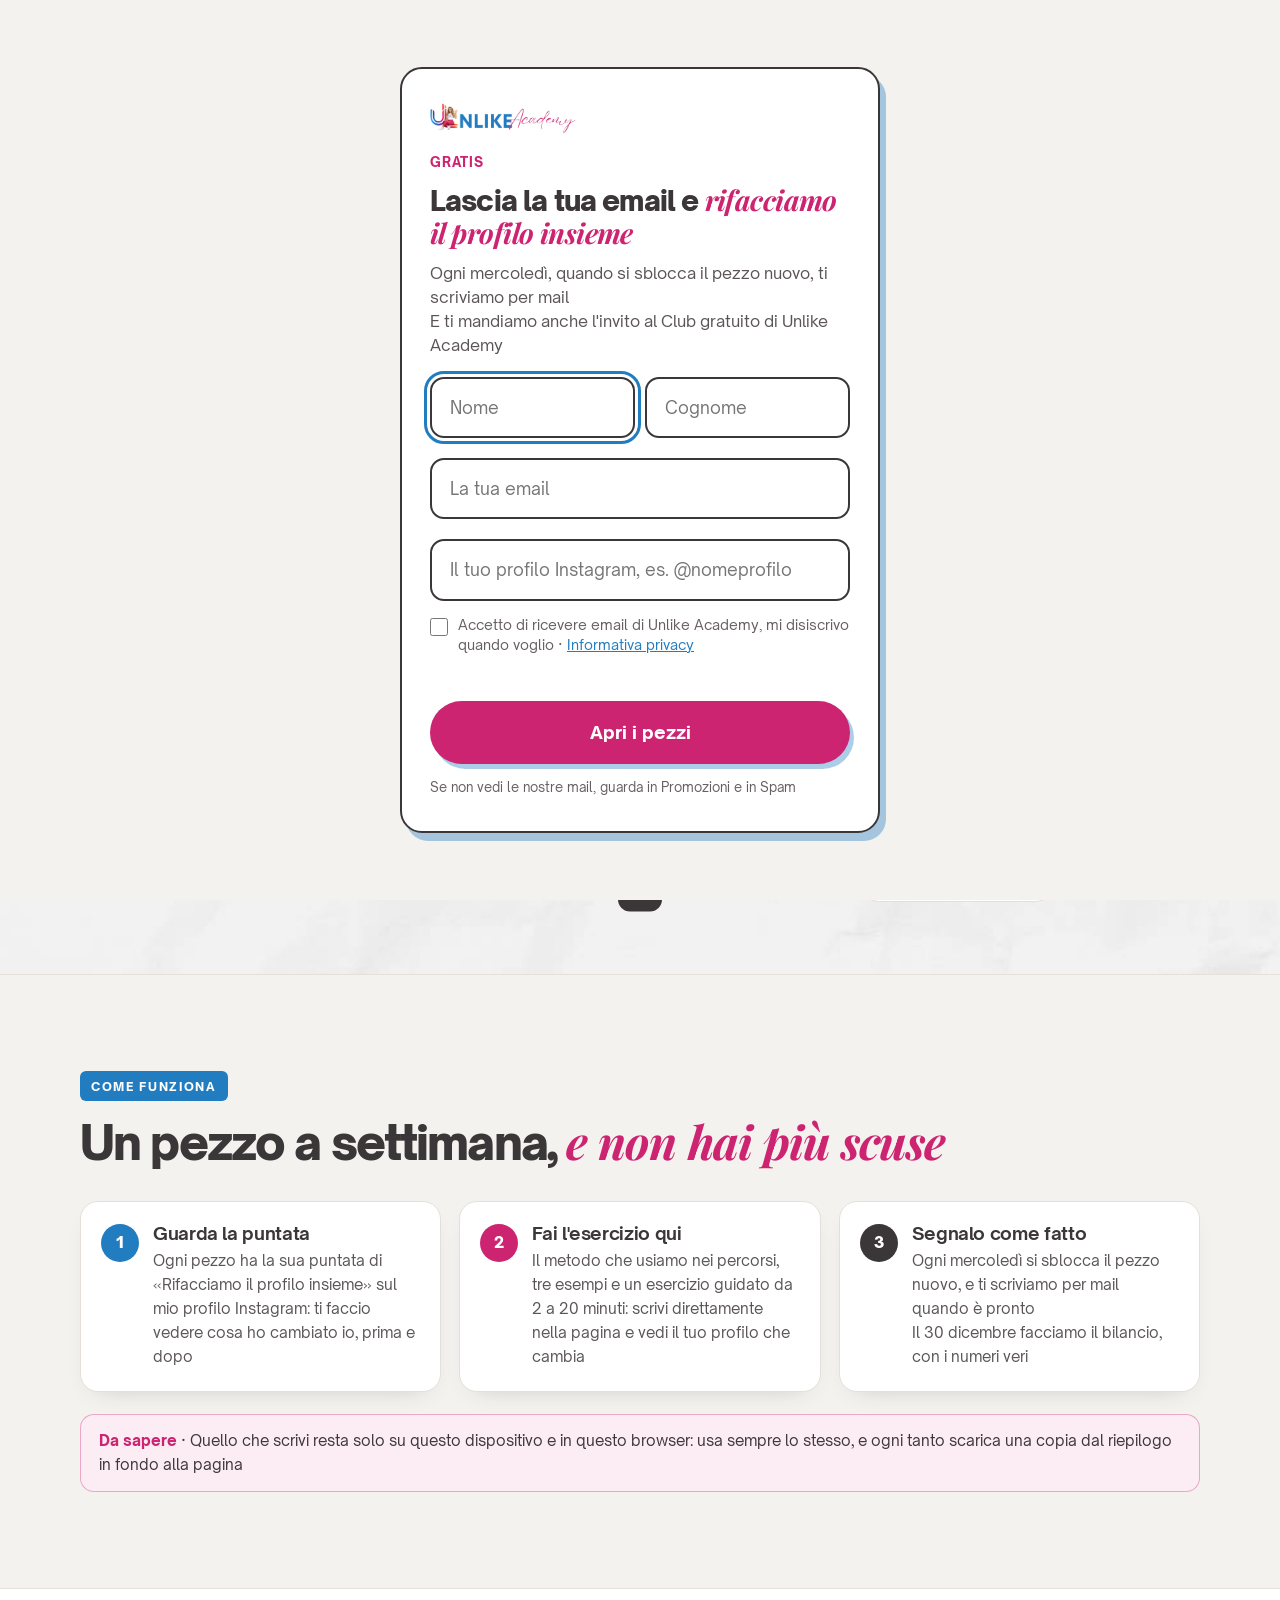
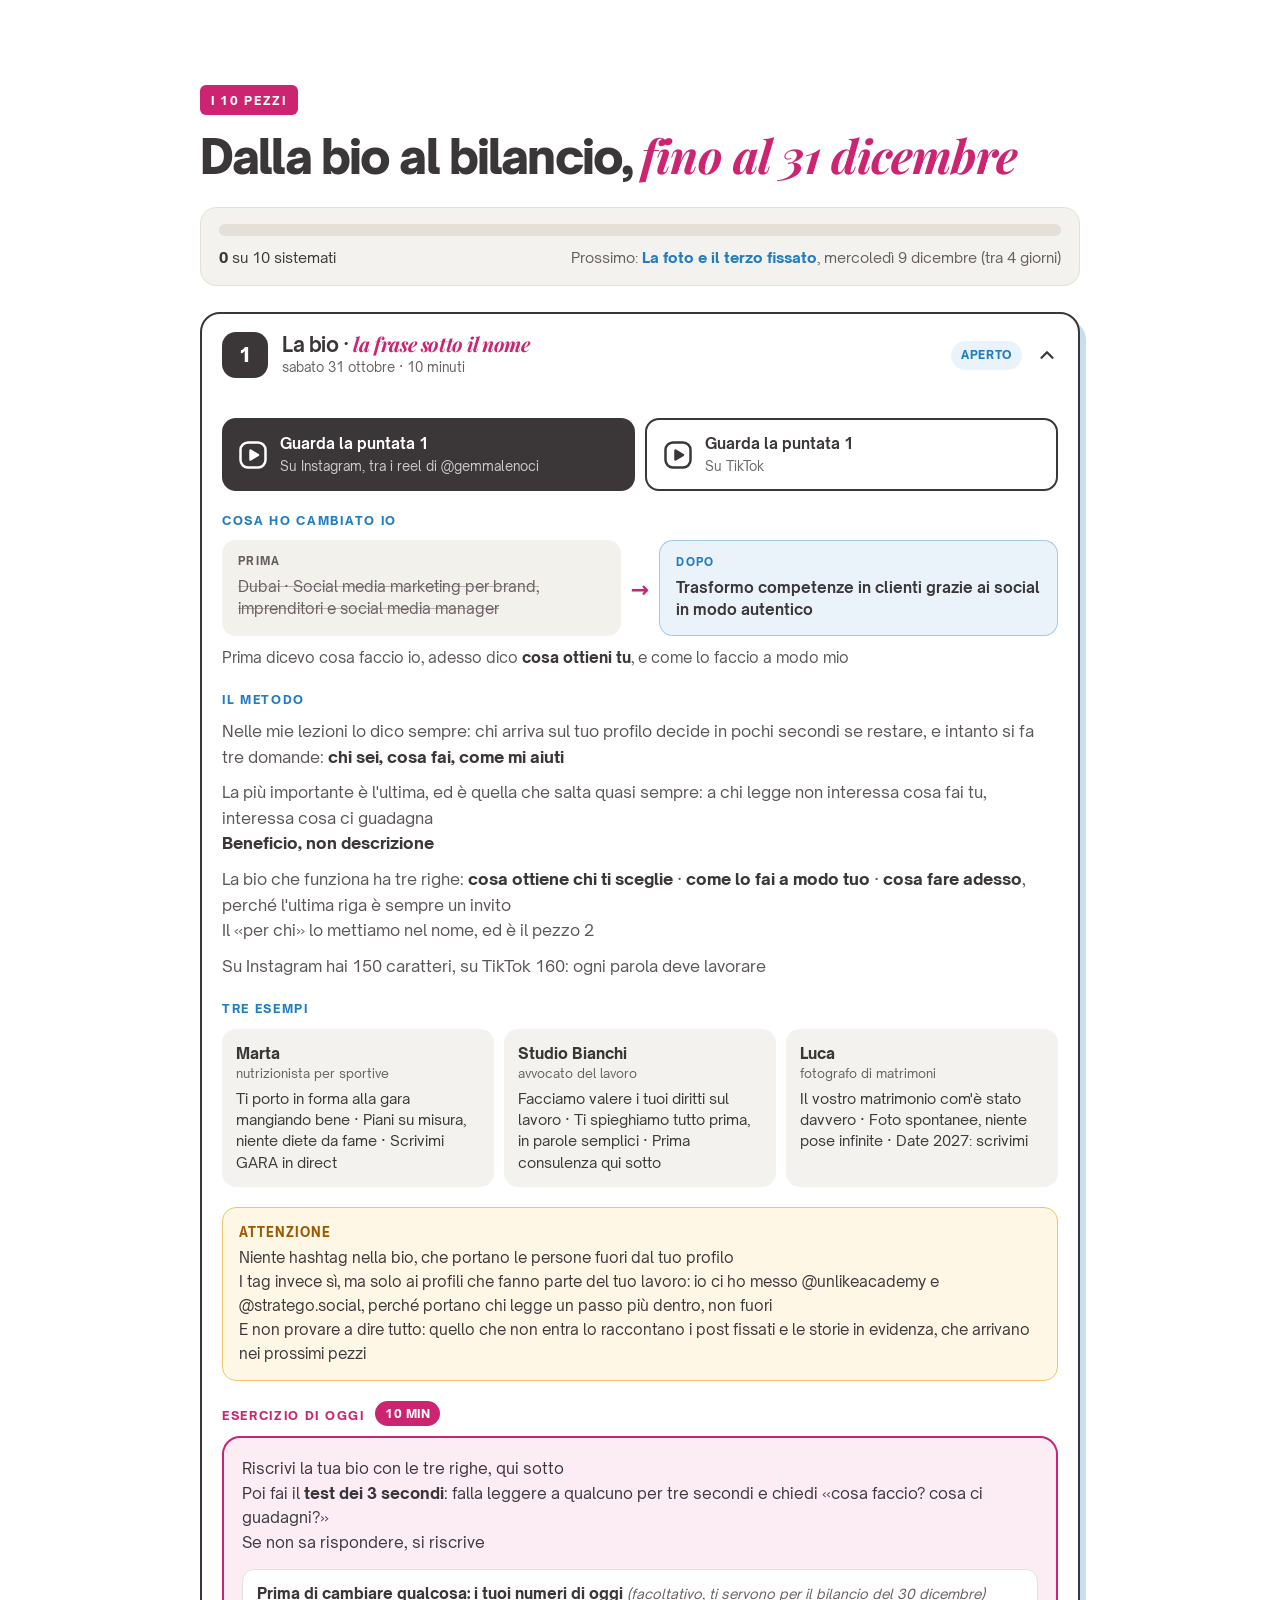
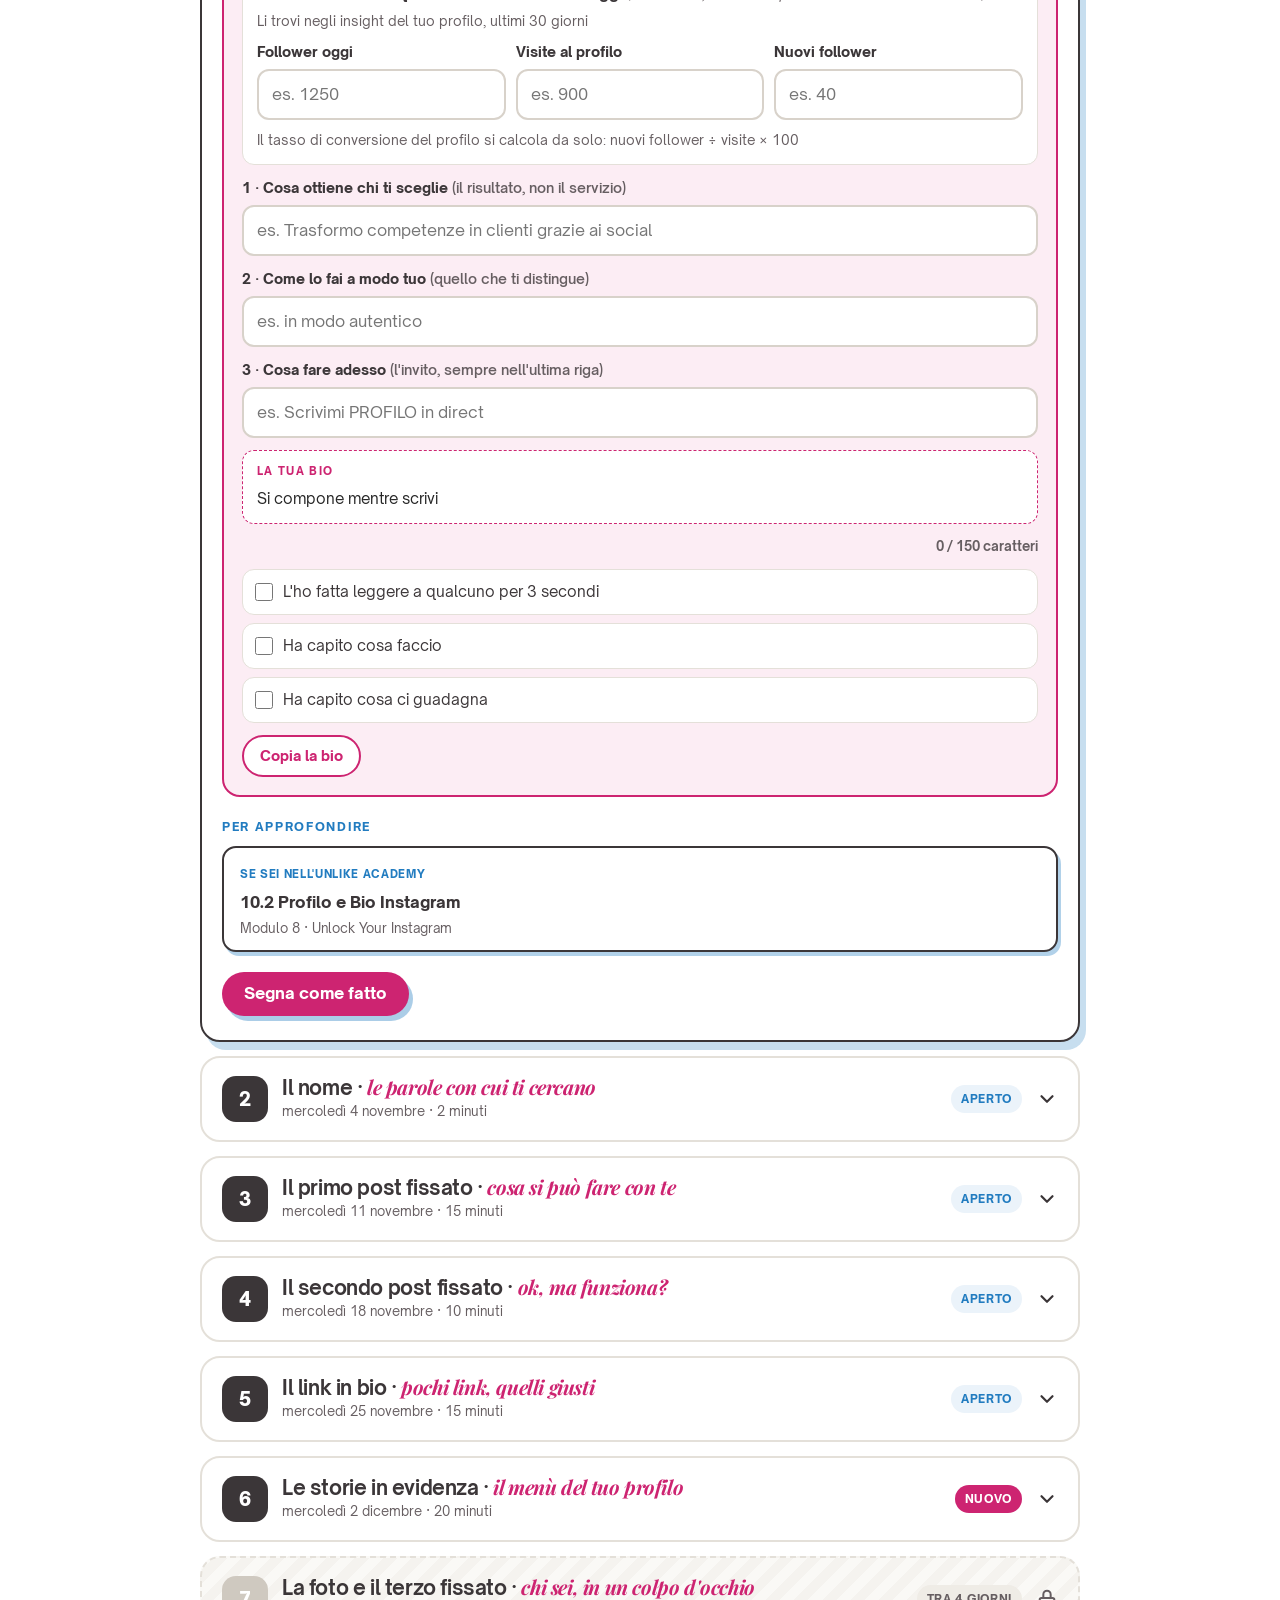
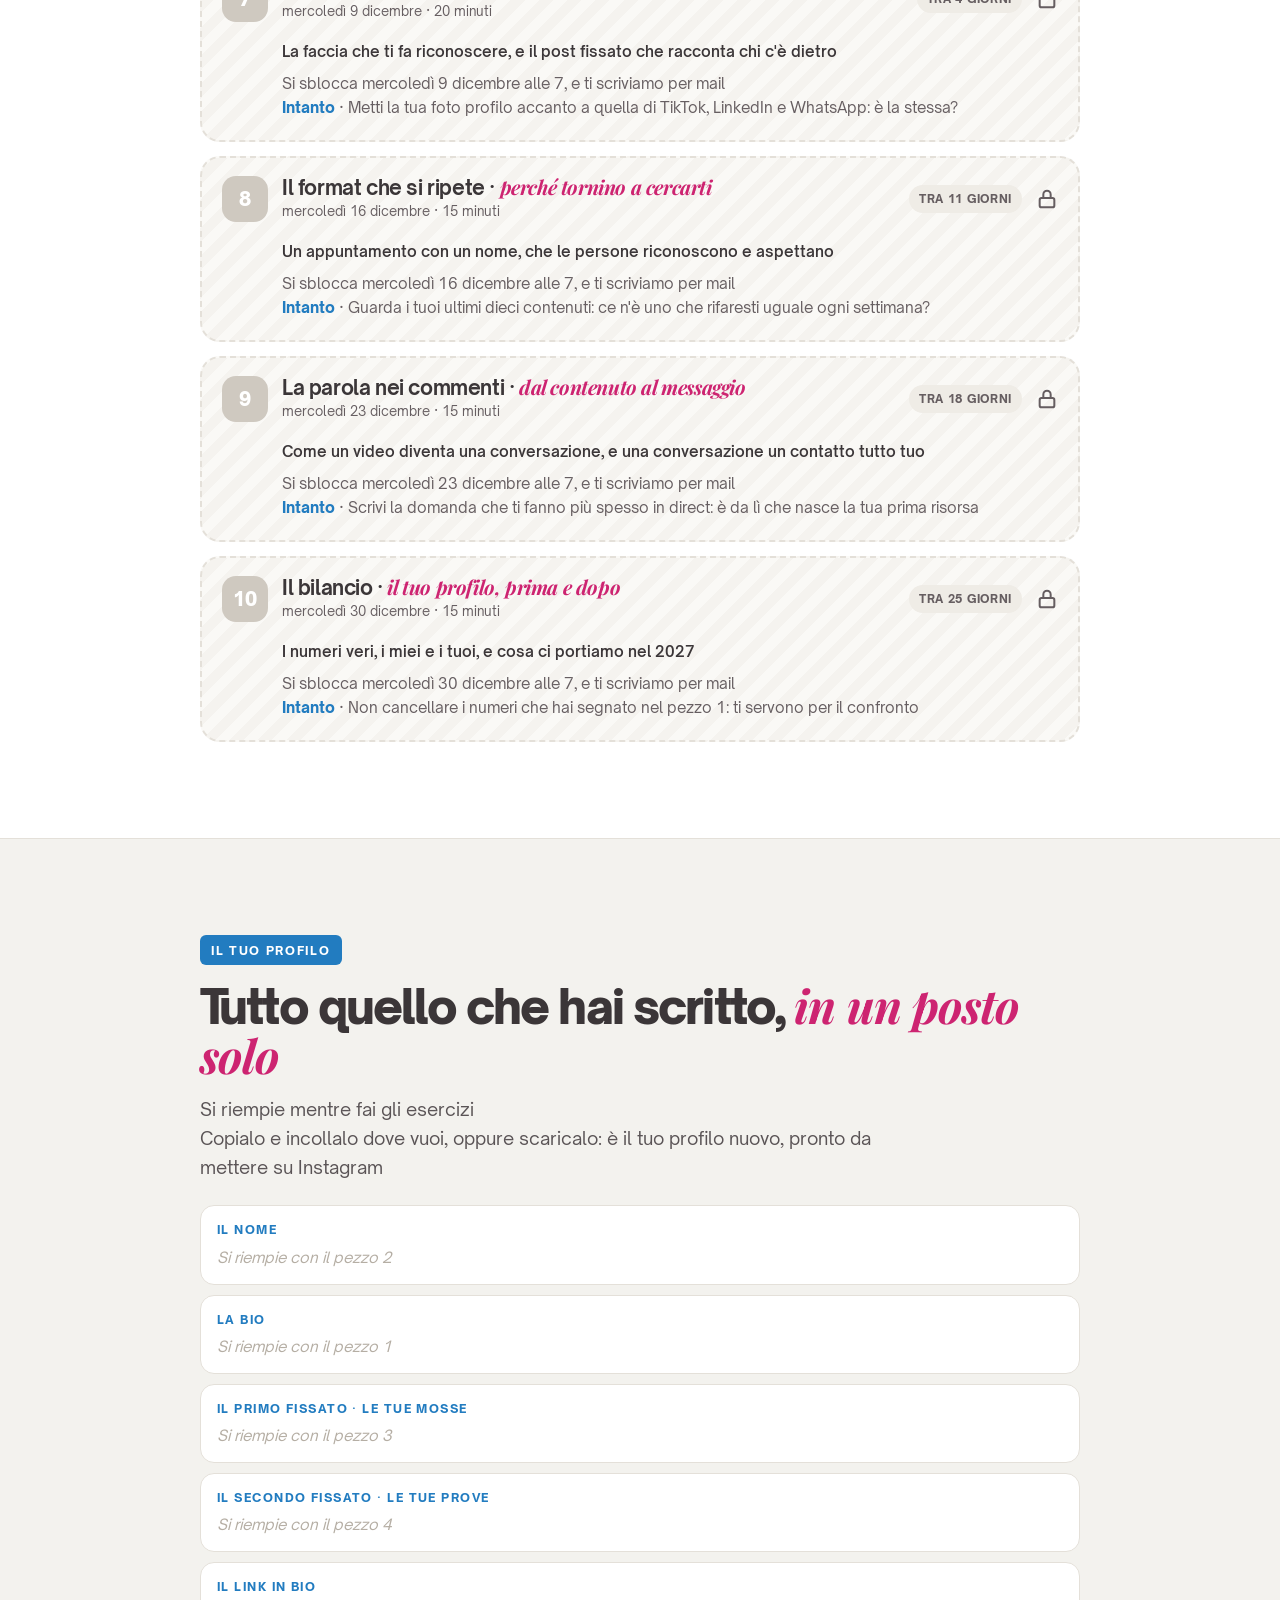
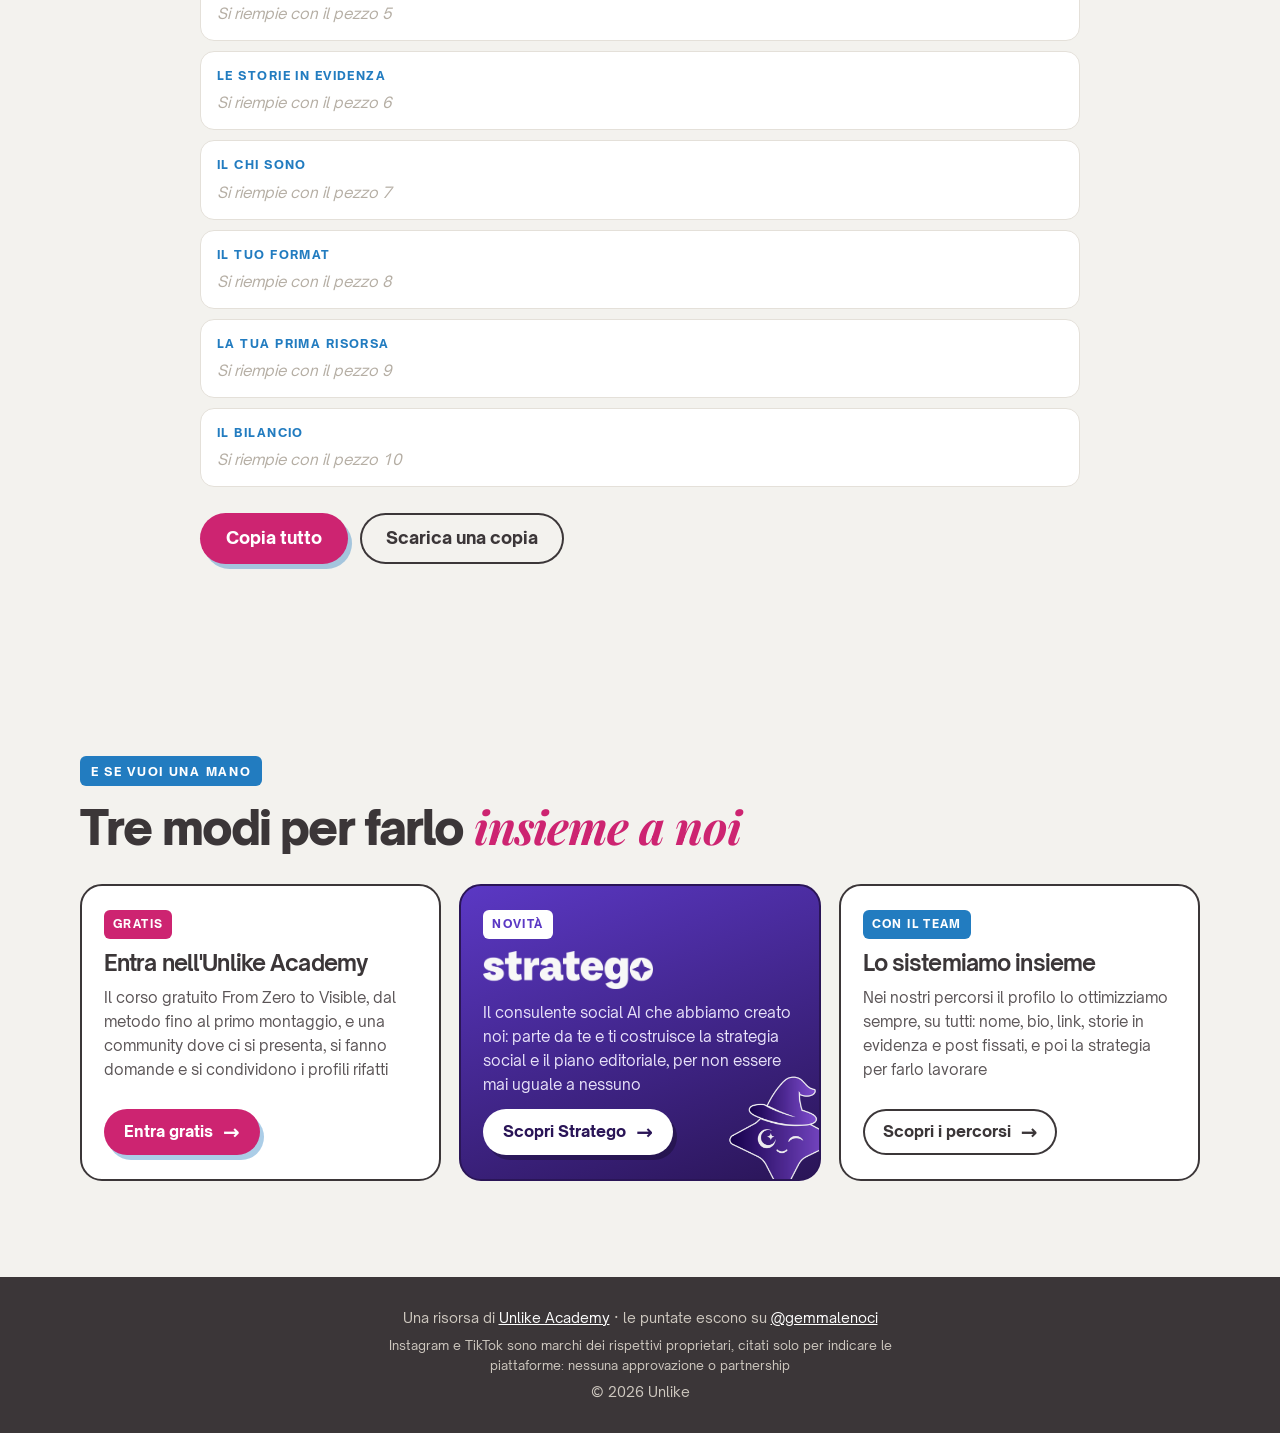
==== commit de7088cd: "Puntata 1: link TikTok nel pezzo 1 Co-Authored-By: Claude Opus 5.5 <noreply@anthropic.com>" ====
--- a/index.html
+++ b/index.html
@@ -136,8 +136,8 @@
 </div></footer>
 
 <div class="toast" id="toast" role="status" aria-live="polite"></div>
-<script src="assets/accesso.js?v=2"></script>
-<script src="assets/pezzi.js?v=3"></script>
+<script src="assets/accesso.js?v=3"></script>
+<script src="assets/pezzi.js?v=4"></script>
 <script src="assets/profilo.js?v=3"></script>
 </body>
 </html>
